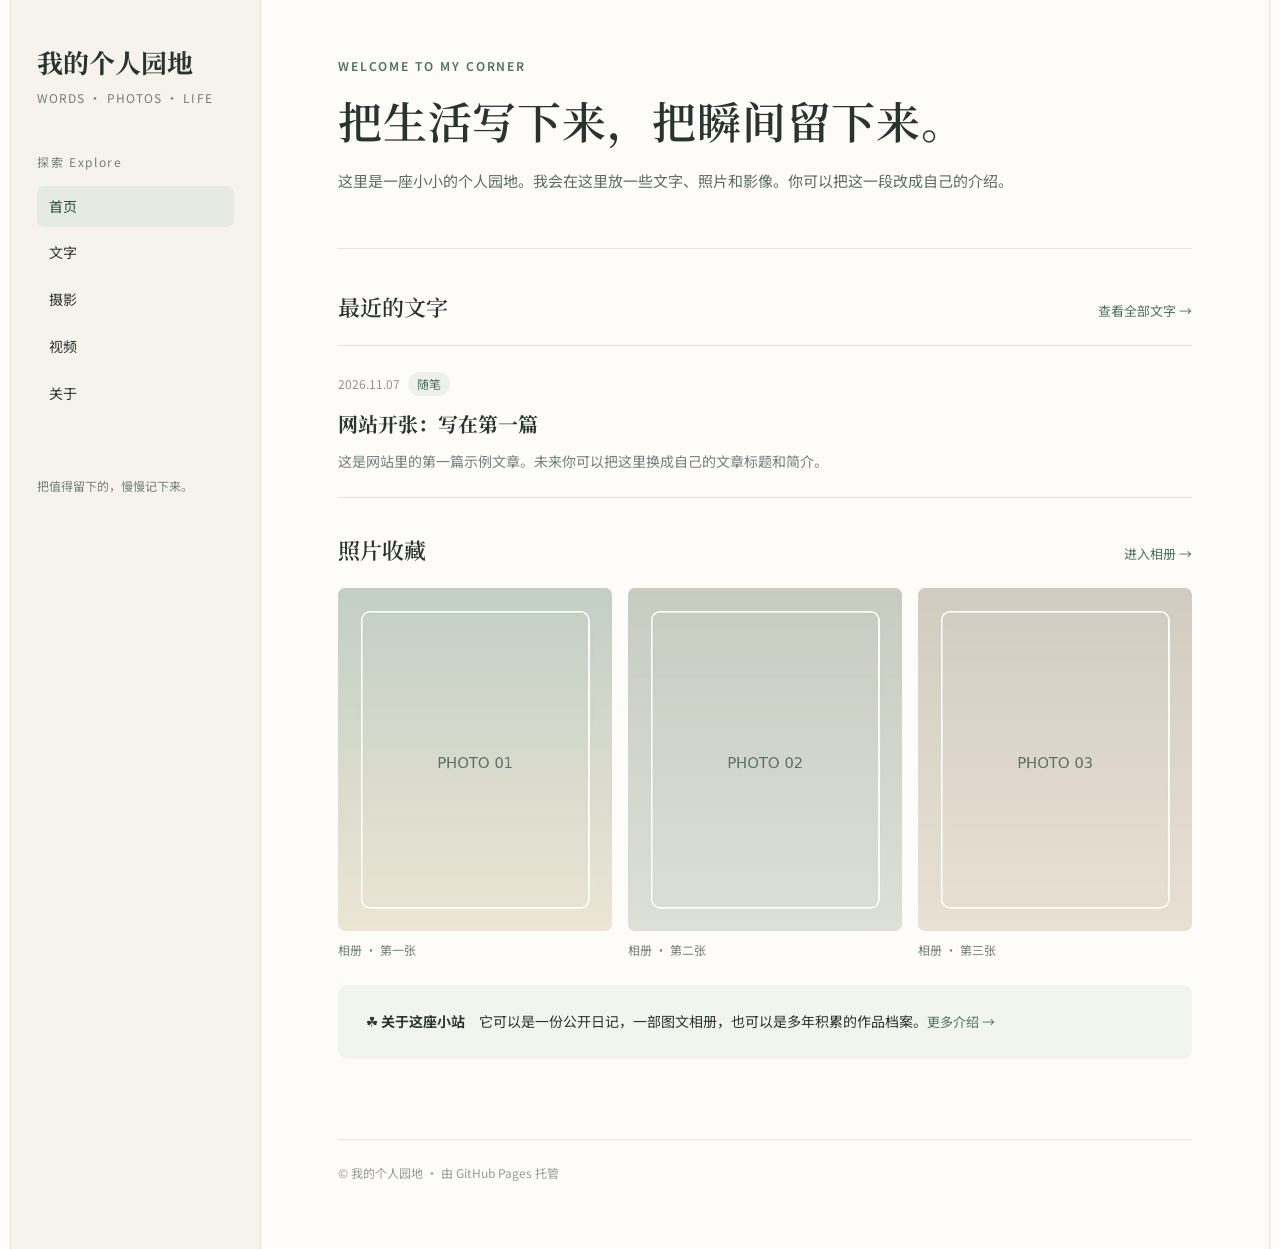
==== index.html @ a57b7651 "Add files via upload Add personal website files" ====
<!doctype html>
<html lang="zh-CN"><head><meta charset="utf-8"><meta name="viewport" content="width=device-width, initial-scale=1"><meta name="description" content="一个收藏文字、照片与视频的个人网站。"><title>首页 | 我的个人园地</title><link rel="stylesheet" href="assets/style.css"></head>
<body><div class="layout"><aside class="sidebar"><div class="logo"><a href="index.html">我的个人园地</a></div><p class="logo-sub">WORDS · PHOTOS · LIFE</p><div class="menu-title">探索 Explore</div><nav class="nav" aria-label="主要导航"><a href="index.html" class="active">首页</a>
<a href="writing.html" class="">文字</a>
<a href="photos.html" class="">摄影</a>
<a href="videos.html" class="">视频</a>
<a href="about.html" class="">关于</a></nav><p class="aside-bottom">把值得留下的，慢慢记下来。</p></aside><main class="main"><header class="hero"><div class="eyebrow">WELCOME TO MY CORNER</div><h1>把生活写下来，把瞬间留下来。</h1><p class="lead">这里是一座小小的个人园地。我会在这里放一些文字、照片和影像。你可以把这一段改成自己的介绍。</p></header>
<section><div class="section-head"><h2>最近的文字</h2><a href="writing.html">查看全部文字 →</a></div><article class="entry"><span class="date">2026.11.07</span><span class="tag">随笔</span><h3><a href="articles/first-note.html">网站开张：写在第一篇</a></h3><p>这是网站里的第一篇示例文章。未来你可以把这里换成自己的文章标题和简介。</p></article></section>
<section><div class="section-head"><h2>照片收藏</h2><a href="photos.html">进入相册 →</a></div><div class="photos"><figure class="photo"><a href="photos.html"><img src="images/photo-01.jpg" alt="示例照片一，占位图"></a><figcaption>相册 · 第一张</figcaption></figure><figure class="photo"><a href="photos.html"><img src="images/photo-02.jpg" alt="示例照片二，占位图"></a><figcaption>相册 · 第二张</figcaption></figure><figure class="photo"><a href="photos.html"><img src="images/photo-03.jpg" alt="示例照片三，占位图"></a><figcaption>相册 · 第三张</figcaption></figure></div></section>
<div class="about-card"><p>☘️ <strong>关于这座小站</strong>　它可以是一份公开日记，一部图文相册，也可以是多年积累的作品档案。<a class="inline-link" href="about.html">更多介绍 →</a></p></div><footer class="footer">© 我的个人园地 · 由 GitHub Pages 托管</footer></main></div></body></html>
---- assets/style.css ----
@import url('https://fonts.googleapis.com/css2?family=Noto+Sans+SC:wght@400;500;600;700&family=Noto+Serif+SC:wght@400;500;600;700&display=swap');
:root {--paper:#fdfcf9;--aside:#f5f3ec;--ink:#28342f;--muted:#718079;--line:#e8e5dc;--accent:#4b7161;--soft:#ecf2eb;}
*{box-sizing:border-box}html{scroll-behavior:smooth}body{margin:0;background:var(--paper);color:var(--ink);font-family:'Noto Sans SC',system-ui,-apple-system,sans-serif;line-height:1.85}a{color:inherit;text-decoration:none}a:hover{color:var(--accent)}.layout{max-width:1260px;min-height:100vh;margin:0 auto;display:grid;grid-template-columns:250px minmax(0,1fr);border-left:1px solid var(--line);border-right:1px solid var(--line)}.sidebar{background:var(--aside);padding:46px 26px;border-right:1px solid var(--line)}.logo{font-family:Georgia,'Noto Serif SC',serif;font-size:26px;font-weight:bold;line-height:1.2}.logo-sub{font-size:12px;color:var(--muted);letter-spacing:.09em;margin:10px 0 42px}.menu-title{font-size:12px;color:var(--muted);letter-spacing:.14em;margin:24px 0 12px}.nav{display:grid;gap:5px}.nav a{padding:8px 12px;border-radius:7px;font-size:14px;transition:background .2s}.nav a:hover,.nav a.active{background:#e6ebe2;color:#294d3a}.aside-bottom{font-size:12px;color:var(--muted);margin-top:60px}.main{padding:55px clamp(26px,6vw,90px) 65px;min-width:0}.eyebrow{font-size:12px;letter-spacing:.16em;color:var(--accent);font-weight:600;text-transform:uppercase}.hero{border-bottom:1px solid var(--line);padding-bottom:38px;margin-bottom:38px}.hero h1{font-family:'Noto Serif SC',serif;font-size:clamp(30px,4vw,44px);line-height:1.4;font-weight:600;letter-spacing:.02em;margin:13px 0}.lead{color:#5b6d63;font-size:15px;max-width:700px}.section-head{display:flex;justify-content:space-between;align-items:baseline;gap:16px;margin:32px 0 18px}.section-head h2{font-family:'Noto Serif SC',serif;font-size:22px;font-weight:600;margin:0}.section-head a,.inline-link{font-size:13px;color:var(--accent)}.entry{border-top:1px solid var(--line);padding:22px 0}.entry:last-child{border-bottom:1px solid var(--line)}.entry h3{font-family:'Noto Serif SC',serif;font-size:20px;margin:7px 0}.entry p{color:var(--muted);font-size:14px;margin:0}.date{font-size:12px;color:#8a958e}.tag{display:inline-block;font-size:12px;color:var(--accent);background:var(--soft);padding:1px 9px;border-radius:20px;margin-left:8px}.photos{display:grid;grid-template-columns:repeat(3,minmax(0,1fr));gap:16px}.photo img{display:block;width:100%;aspect-ratio:4/5;object-fit:cover;border-radius:7px}.photo figcaption{font-size:12px;color:var(--muted);margin-top:8px}.photo{margin:0}.about-card{background:#f2f5ee;padding:24px 28px;border-radius:9px;margin-top:24px}.about-card p{margin:0;font-size:14px}.footer{margin-top:80px;padding-top:22px;border-top:1px solid var(--line);color:#929c95;font-size:12px}.article-body{max-width:720px;font-family:'Noto Serif SC',serif;font-size:17px;line-height:2.1}.article-body p{margin:0 0 22px}.article-body h2{margin-top:35px}.back{font-size:13px;color:var(--accent)}.notice{border-left:3px solid #90ae98;background:#f2f5ee;padding:18px 22px;font-size:14px;color:#55715c;margin:25px 0}.video-card{border:1px solid var(--line);padding:22px 24px;border-radius:8px;margin:20px 0}.video-card h2{font-size:19px;margin:0 0 10px}.video-card p{font-size:14px;color:var(--muted);margin:0}.video-placeholder{aspect-ratio:16/9;background:linear-gradient(135deg,#d2ddd3,#aabdaf);display:grid;place-items:center;color:#526d58;border-radius:7px;margin:15px 0}.video-placeholder span{border:2px solid currentColor;border-radius:50%;font-size:28px;display:grid;place-items:center;width:65px;height:65px}.tip{background:#f7f7f2;border-radius:7px;padding:16px 22px;color:#647068;font-size:14px}.tip code{background:#e7ece5;padding:2px 5px;border-radius:4px}.body-link{color:var(--accent);text-decoration:underline;text-underline-offset:3px}
@media(max-width:760px){.layout{display:block;border:none}.sidebar{padding:22px 21px;border-right:none;border-bottom:1px solid var(--line)}.logo-sub{margin-bottom:12px}.menu-title,.aside-bottom{display:none}.nav{display:flex;gap:4px;overflow-x:auto}.nav a{white-space:nowrap;font-size:13px;padding:5px 10px}.main{padding:34px 22px 50px}.photos{grid-template-columns:repeat(2,minmax(0,1fr));gap:12px}.hero{padding-bottom:20px;margin-bottom:20px}.section-head h2{font-size:20px}.article-body{font-size:16px}.footer{margin-top:48px}}
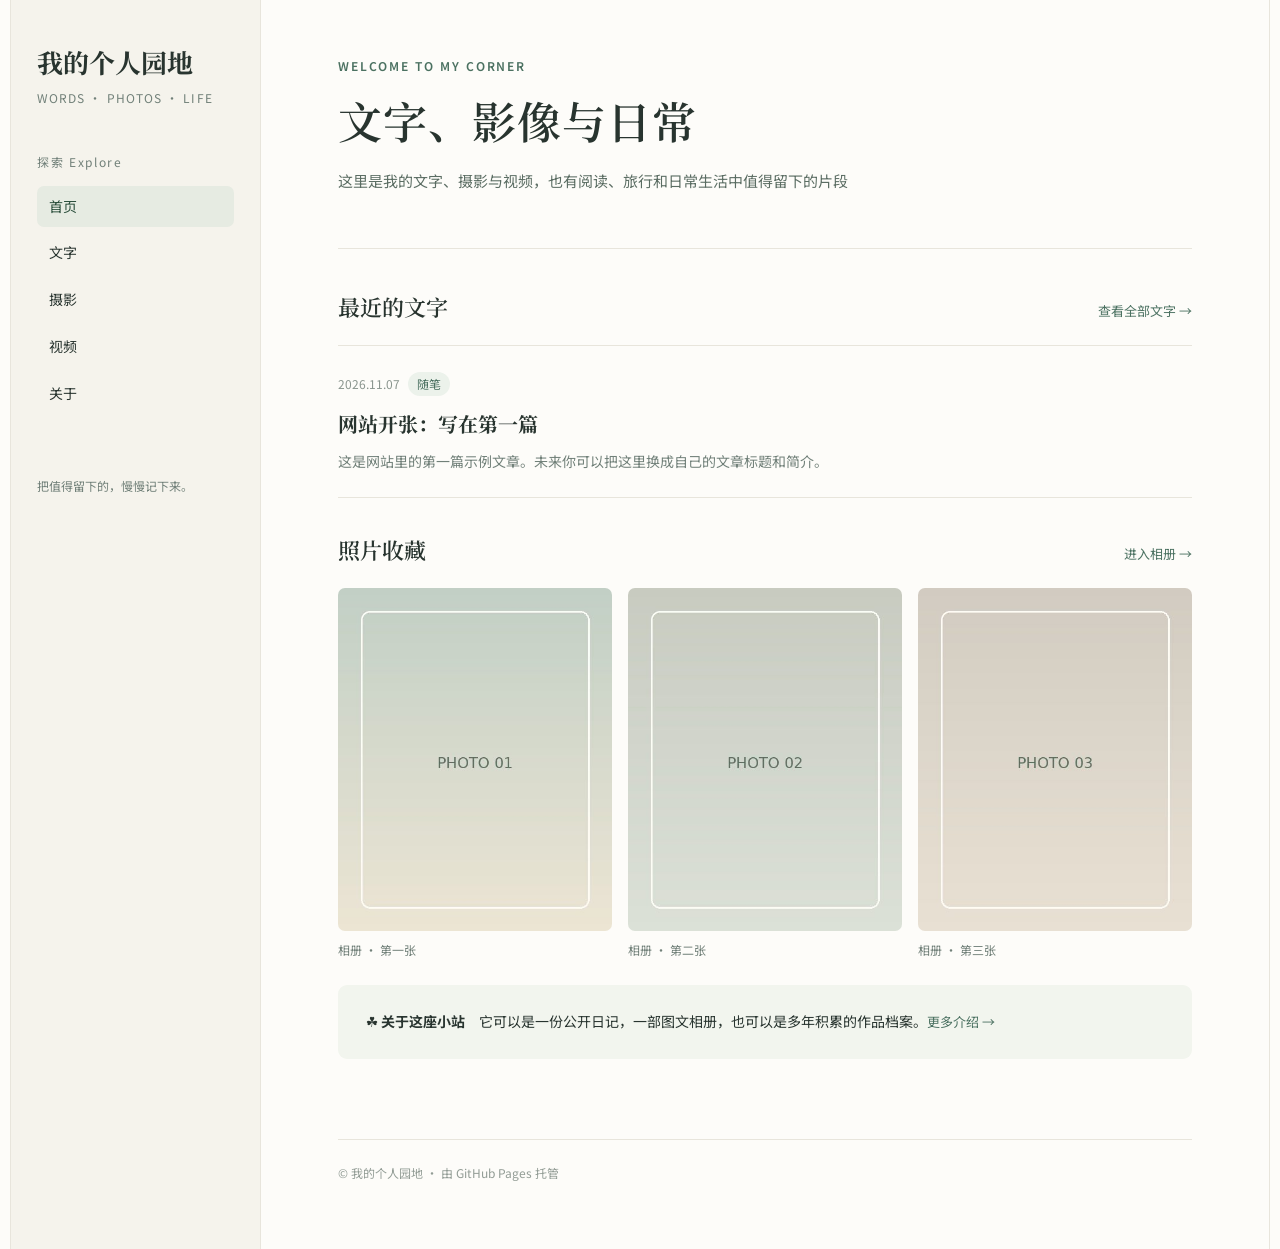
==== commit f33aba7d: "Update index.html Update homepage introduction" ====
--- a/index.html
+++ b/index.html
@@ -4,7 +4,7 @@
 <a href="writing.html" class="">文字</a>
 <a href="photos.html" class="">摄影</a>
 <a href="videos.html" class="">视频</a>
-<a href="about.html" class="">关于</a></nav><p class="aside-bottom">把值得留下的，慢慢记下来。</p></aside><main class="main"><header class="hero"><div class="eyebrow">WELCOME TO MY CORNER</div><h1>把生活写下来，把瞬间留下来。</h1><p class="lead">这里是一座小小的个人园地。我会在这里放一些文字、照片和影像。你可以把这一段改成自己的介绍。</p></header>
+<a href="about.html" class="">关于</a></nav><p class="aside-bottom">把值得留下的，慢慢记下来。</p></aside><main class="main"><header class="hero"><div class="eyebrow">WELCOME TO MY CORNER</div><h1>文字、影像与日常</h1><p class="lead">这里是我的文字、摄影与视频，也有阅读、旅行和日常生活中值得留下的片段</p></header>
 <section><div class="section-head"><h2>最近的文字</h2><a href="writing.html">查看全部文字 →</a></div><article class="entry"><span class="date">2026.11.07</span><span class="tag">随笔</span><h3><a href="articles/first-note.html">网站开张：写在第一篇</a></h3><p>这是网站里的第一篇示例文章。未来你可以把这里换成自己的文章标题和简介。</p></article></section>
 <section><div class="section-head"><h2>照片收藏</h2><a href="photos.html">进入相册 →</a></div><div class="photos"><figure class="photo"><a href="photos.html"><img src="images/photo-01.jpg" alt="示例照片一，占位图"></a><figcaption>相册 · 第一张</figcaption></figure><figure class="photo"><a href="photos.html"><img src="images/photo-02.jpg" alt="示例照片二，占位图"></a><figcaption>相册 · 第二张</figcaption></figure><figure class="photo"><a href="photos.html"><img src="images/photo-03.jpg" alt="示例照片三，占位图"></a><figcaption>相册 · 第三张</figcaption></figure></div></section>
-<div class="about-card"><p>☘️ <strong>关于这座小站</strong>　它可以是一份公开日记，一部图文相册，也可以是多年积累的作品档案。<a class="inline-link" href="about.html">更多介绍 →</a></p></div><footer class="footer">© 我的个人园地 · 由 GitHub Pages 托管</footer></main></div></body></html>+<div class="about-card"><p>☘️ <strong>关于这座小站</strong>　它可以是一份公开日记，一部图文相册，也可以是多年积累的作品档案。<a class="inline-link" href="about.html">更多介绍 →</a></p></div><footer class="footer">© 我的个人园地 · 由 GitHub Pages 托管</footer></main></div></body></html>
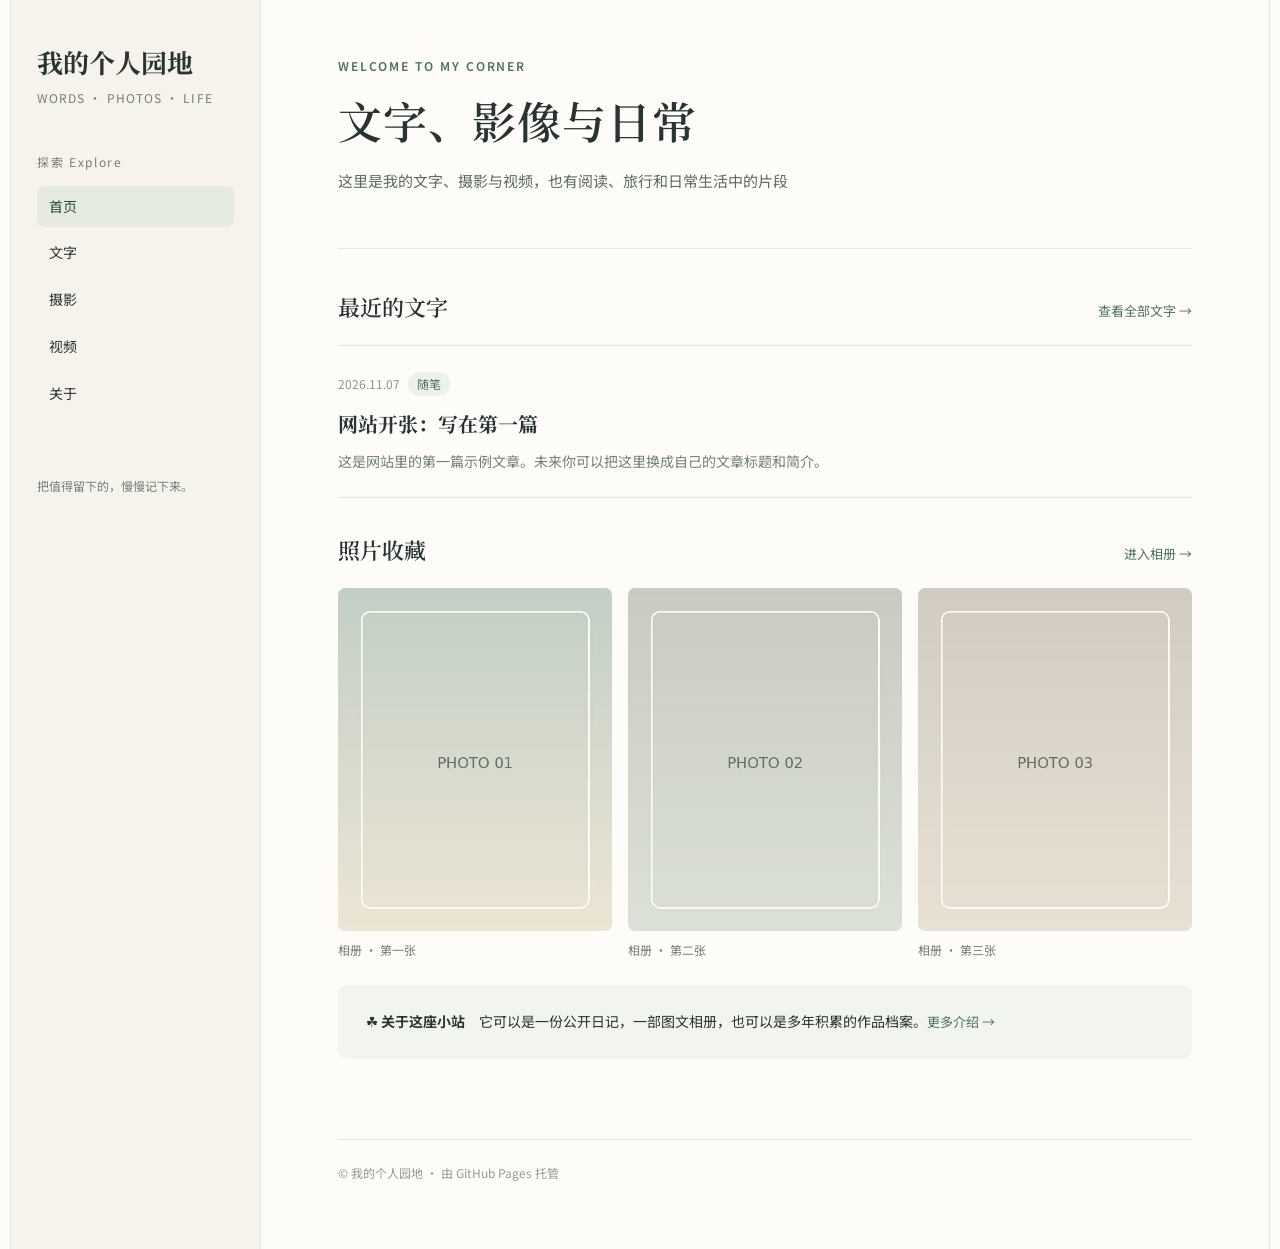
==== commit bb939834: "Update index.html Update homepage introduction" ====
--- a/index.html
+++ b/index.html
@@ -4,7 +4,7 @@
 <a href="writing.html" class="">文字</a>
 <a href="photos.html" class="">摄影</a>
 <a href="videos.html" class="">视频</a>
-<a href="about.html" class="">关于</a></nav><p class="aside-bottom">把值得留下的，慢慢记下来。</p></aside><main class="main"><header class="hero"><div class="eyebrow">WELCOME TO MY CORNER</div><h1>文字、影像与日常</h1><p class="lead">这里是我的文字、摄影与视频，也有阅读、旅行和日常生活中值得留下的片段</p></header>
+<a href="about.html" class="">关于</a></nav><p class="aside-bottom">把值得留下的，慢慢记下来。</p></aside><main class="main"><header class="hero"><div class="eyebrow">WELCOME TO MY CORNER</div><h1>文字、影像与日常</h1><p class="lead">这里是我的文字、摄影与视频，也有阅读、旅行和日常生活中的片段</p></header>
 <section><div class="section-head"><h2>最近的文字</h2><a href="writing.html">查看全部文字 →</a></div><article class="entry"><span class="date">2026.11.07</span><span class="tag">随笔</span><h3><a href="articles/first-note.html">网站开张：写在第一篇</a></h3><p>这是网站里的第一篇示例文章。未来你可以把这里换成自己的文章标题和简介。</p></article></section>
 <section><div class="section-head"><h2>照片收藏</h2><a href="photos.html">进入相册 →</a></div><div class="photos"><figure class="photo"><a href="photos.html"><img src="images/photo-01.jpg" alt="示例照片一，占位图"></a><figcaption>相册 · 第一张</figcaption></figure><figure class="photo"><a href="photos.html"><img src="images/photo-02.jpg" alt="示例照片二，占位图"></a><figcaption>相册 · 第二张</figcaption></figure><figure class="photo"><a href="photos.html"><img src="images/photo-03.jpg" alt="示例照片三，占位图"></a><figcaption>相册 · 第三张</figcaption></figure></div></section>
 <div class="about-card"><p>☘️ <strong>关于这座小站</strong>　它可以是一份公开日记，一部图文相册，也可以是多年积累的作品档案。<a class="inline-link" href="about.html">更多介绍 →</a></p></div><footer class="footer">© 我的个人园地 · 由 GitHub Pages 托管</footer></main></div></body></html>
